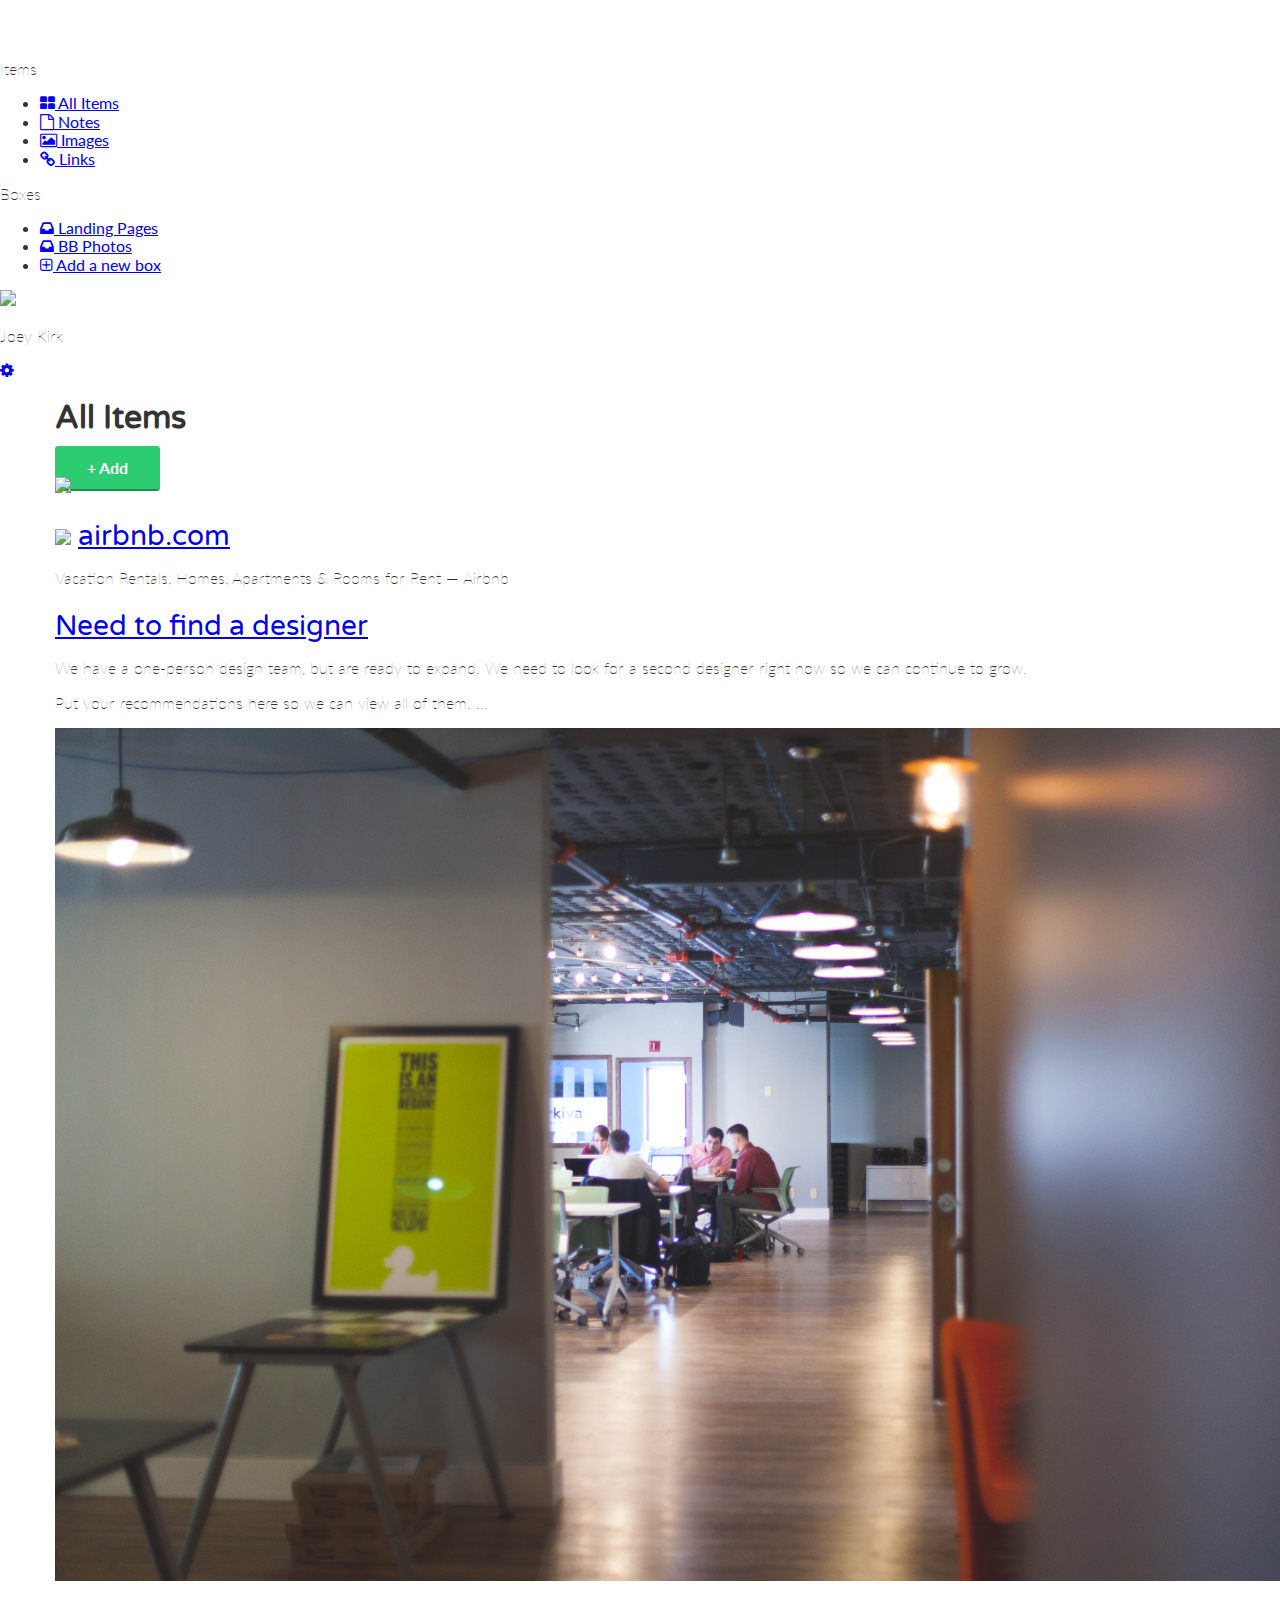
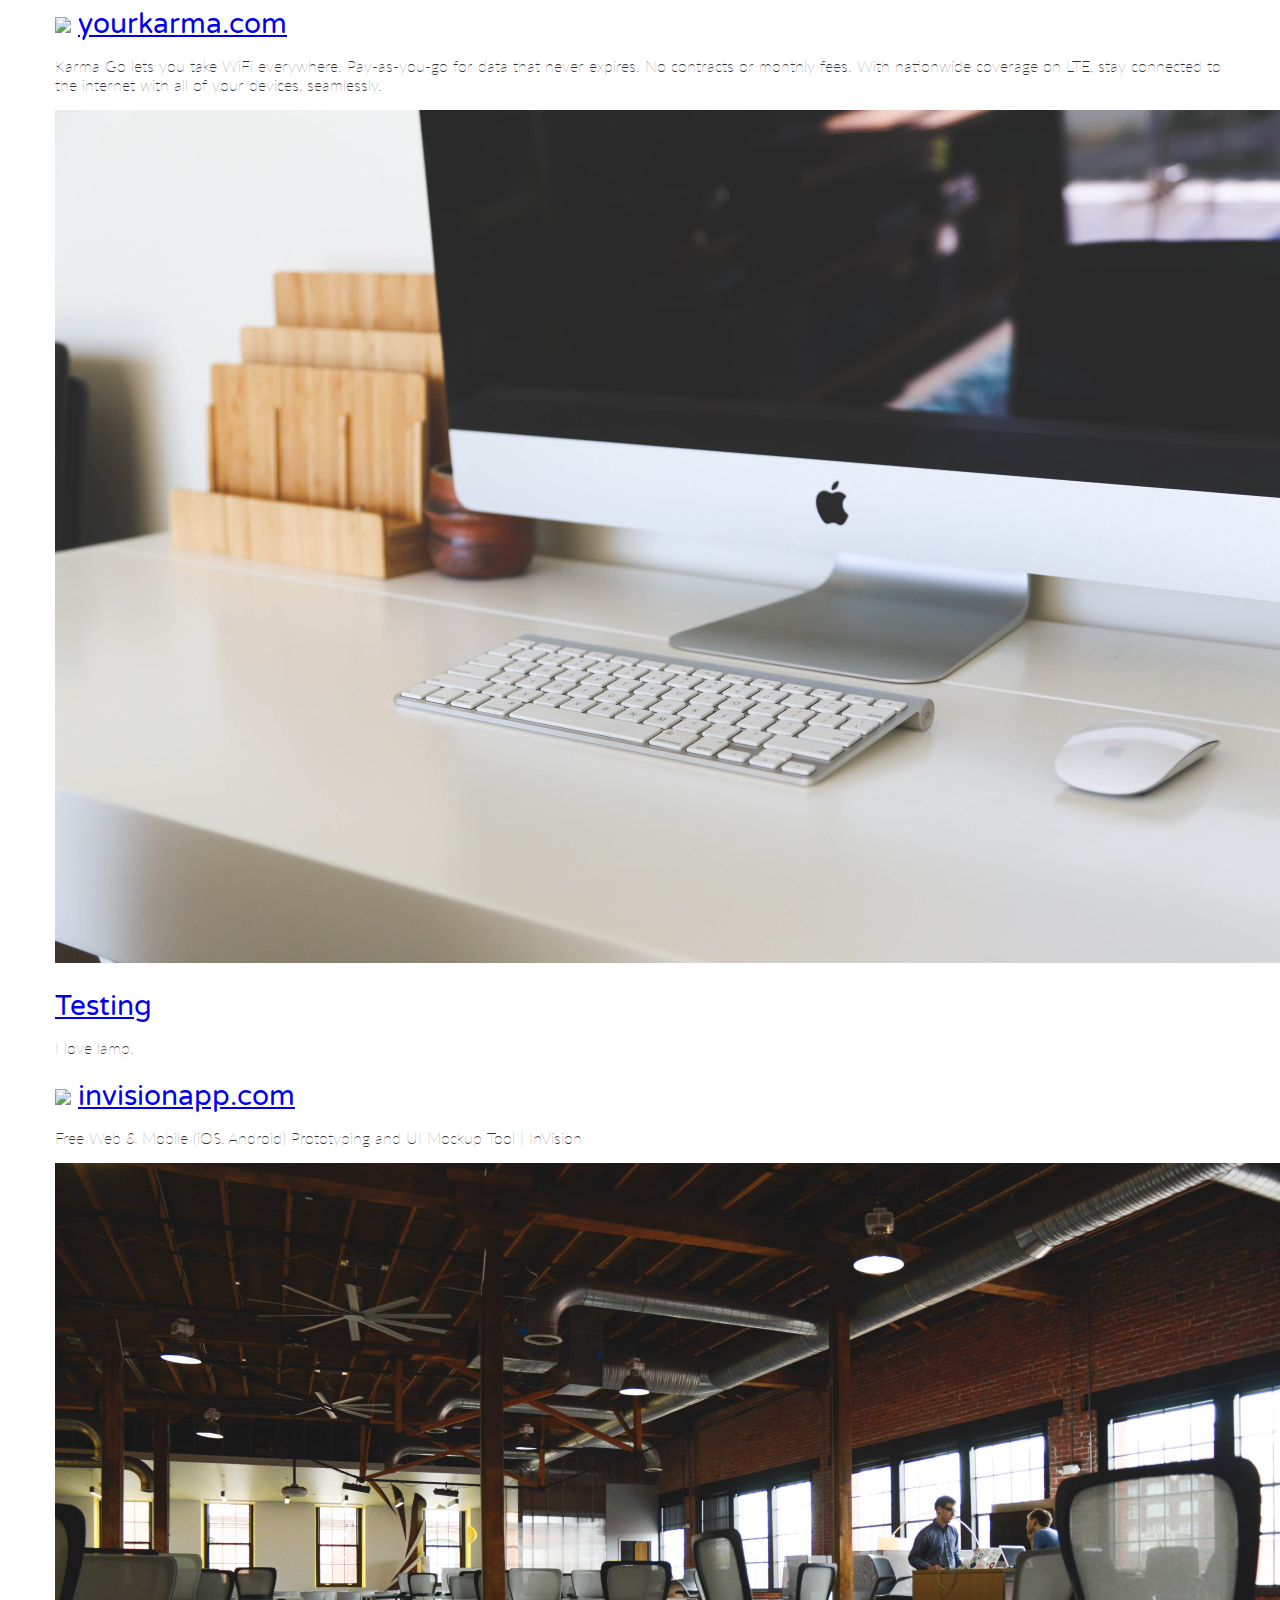
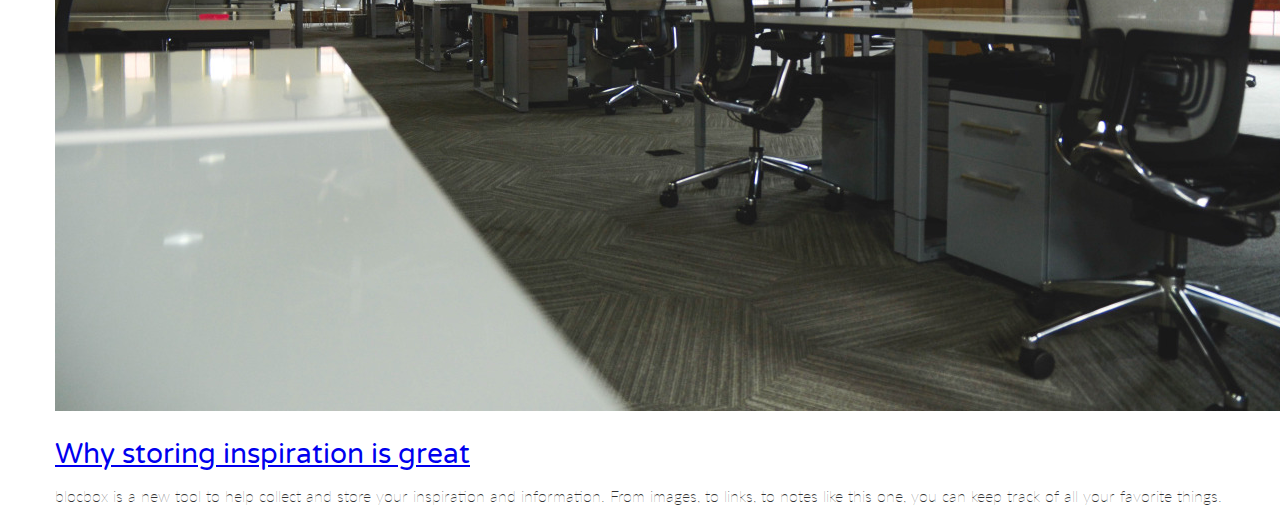
==== dashboard.html @ 4dd5c916 "Checkpoint 32 completed" ====
<!DOCTYPE html>
<html lang="en-us">
<head>
  <meta http-equiv="X-UA-Compatible" content="IE=Edge">
  <meta name="viewport" content="width=device-width, initial-scale=1">
  <meta charset="UTF-8">
  <title>Dashboard | Blocbox</title>

  <!--- Google Fonts --->
  <link href="https://fonts.googleapis.com/css?family=Lato:300,400,700,700i|Varela+Round" rel="stylesheet">

  <!-- CSS -->
 <link rel="stylesheet" href="css/normalize.css">
 <link rel="stylesheet" href="css/style.css">
 <link rel="stylesheet" href="css/font-awesome.css">
 <link rel="stylesheet" href="css/animate.css">

</head>
<body class="dashboard">
   <!-- LEFT NAV -->
   <nav id="left-nav" class="left-nav">
     <a href="#" class="site-logo"><img src="images/site-logo.png" /></a>
     <div class="items">
       <p>Items</p>
       <ul>
         <li><a href="#"><i class="fa fa-th-large"></i> All Items</a></li>
         <li><a href="#"><i class="fa fa-file-o"></i> Notes</a></li>
         <li><a href="#"><i class="fa fa-picture-o"></i> Images</a></li>
         <li><a href="#"><i class="fa fa-link"></i> Links</a></li>
       </ul>
       <p>Boxes</p>
       <ul>
         <li><a href="#"><i class="fa fa-inbox"></i> Landing Pages</a></li>
         <li><a href="#"><i class="fa fa-inbox"></i> BB Photos</a></li>
         <li><a href="#"><i class="fa fa-plus-square-o"></i> Add a new box</a></li>
       </ul>
     </div>
     <div class="settings">
     <img src="https://s3.amazonaws.com/uifaces/faces/twitter/jsa/128.jpg">
     <p>Joey Kirk</p>
     <a href="#"><i class="fa fa-cog"></i></a>
   </div>
   </nav>

   <main role="main">
      <!-- CONTENT -->
      <section class="content">
        <div class="container">
          <div class="header">
            <h1>All Items</h1>
            <a href="#" class="btn">+ Add</a>
          </div>
        </div>
        <div class="container">
          <div class="content-item">
            <div class="item-box">
              <img src="http://static.pexels.com/wp-content/uploads/2014/11/red-wine-tapas-3540-825x550.jpg">
            </div>
          </div>
          <div class="content-item">
            <div class="item-box">
              <h2><img class="favicon" src="https://www.airbnb.com/favicon.ico"> <a href="#">airbnb.com</a></h2>
              <p>Vacation Rentals, Homes, Apartments &amp; Rooms for Rent &mdash; Airbnb</p>
            </div>
          </div>
          <div class="content-item">
            <div class="item-box">
              <h2><a href="#">Need to find a designer</a></h2>
              <p>We have a one-person design team, but are ready to expand. We need to look for a second designer right now so we can continue to grow.</p>
              <p>Put your recommendations here so we can view all of them. ...</p>
            </div>
          </div>
          <div class="content-item">
            <div class="item-box">
              <img src="images/people.jpg">
            </div>
          </div>
          <div class="content-item">
            <div class="item-box">
              <h2><img class="favicon" src="https://www.yourkarma.com/favicon.ico"> <a href="#">yourkarma.com</a></h2>
              <p>Karma Go lets you take WiFi everywhere. Pay-as-you-go for data that never expires. No contracts or monthly fees. With nationwide coverage on LTE, stay connected to the internet with all of your devices, seamlessly.</p>
            </div>
          </div>
          <div class="content-item">
            <div class="item-box">
              <img src="images/computer.jpg">
            </div>
          </div>
          <div class="content-item">
            <div class="item-box">
              <h2><a href="#">Testing</a></h2>
              <p>I love lamp.</p>
            </div>
          </div>
          <div class="content-item">
            <div class="item-box">
              <h2><img class="favicon" src="https://www.invisionapp.com/favicon.ico"> <a href="#">invisionapp.com</a></h2>
              <p>Free Web &amp; Mobile (iOS, Android) Prototyping and UI Mockup Tool | InVision</p>
            </div>
          </div>
          <div class="content-item">
            <div class="item-box">
              <img src="images/office.jpg">
            </div>
          </div>
          <div class="content-item">
            <div class="item-box">
              <h2><a href="#">Why storing inspiration is great</a></h2>
              <p>blocbox is a new tool to help collect and store your inspiration and information. From images, to links, to notes like this one, you can keep track of all your favorite things.</p>
            </div>
          </div>
        </div>
      </section>
    </main>
</html>
---- css/style.css ----
html, body{
  overflow-x: hidden;
}
body {
  font-family: "Lato", Helvetica, Arial, sans-serif;
  color:#333333;
}
h1, h2, h3, h4, h5, h6 {
  font-family: "Varela Round", Helvetica, Arial, sans-serif;
}
h2 {
  font-size:28px;
  font-weight: normal;
  margin-bottom: 5px;
}
p {
  font-size:16px;
  line-height: 19px;
  font-weight: 100;
}

/* GRID */
 .container {
   margin-right: auto;
   margin-left: auto;
   padding-left: 15px;
   padding-right: 15px;
   position: relative;
 }
 .container:before,
 .container:after {
   content: " ";
   display: table;
 }
 .container:after {
   clear: both;
 }
 .one-half, .one-third, .one-fourth {
   width:96%;
   float:left;
   position:relative;
   min-height: 1px;
   margin:0 2% 20px;
 }

 .container {
   max-width:100%
}



/* Header */
header {
   color:#FFFFFF;
   background: #34495E;
   background-image: linear-gradient(206deg, #5F81A3 0%, #34495E 94%);
 }
 header nav {
   padding:1em 0;
 }
 header nav ul {
   display:inline;
   text-align: right;
   float:right;
   margin:0;
 }
 header nav ul > li {
   list-style-type: none;
   display: inline-block;
   margin:0 10px;
 }
 header nav ul > li.btn-outline {
   padding:10px 15px;
   border:2px solid #FFFFFF;
   border-radius: 4px;
 }
 header nav ul > li.btn-outline:hover {
   background:#FFFFFF;
 }
 header nav ul > li > a {
   color:#FFFFFF;
   text-decoration: none;
 }
 header nav ul > li.btn-outline:hover > a {
   color:#34495E;
 }
 header .one-half:first-child {
   width:32%;
 }
 header .one-half:last-child {
   width:60%;
 }
 header .hero {
   text-align: center;
   display:block;
   position: relative;
 }
 header .hero h1 {
   font-size:48px;
   font-weight: normal;
   margin:95px 0 0;
 }
 header .hero p {
   font-size: 22px;
   line-height: 26px;
   font-weight: 100;
   margin:10px 0 40px;
 }
 header .hero img {
   display: block;
   margin:3em auto 0;
   width:100%;
   height: auto;
 }

 /* BUTTONS */
 .btn {
   border-radius: 4px;
   color:#FFFFFF;
   font-weight: 700;
   text-decoration: none;
   padding:10px 30px;
   background: #2ECC71;
   border: 2px solid #2ECC71;
   box-shadow: 0px 2px 0px 0px #22894E;
 }

 /* BENEFITS */
 .benefits {
   text-align: center;
   display:block;
   position:relative;
 }
 .benefits ul {
   margin: 0 auto;
   padding:4em 0;
 }
 .benefits ul li {
   list-style-type: none;
   display: inline-block;
 }
 .benefits i {
   color:#3498DB;
   font-size:60px;
   margin:0;
   vertical-align: middle;
 }
 .benefits h2 {
   color:#3498DB;
 }

 /* PRICING */
.pricing {
  background: #34495E url("../images/background.png") top center no-repeat;
  background: url("../images/background.png") top center no-repeat, linear-gradient(206deg, #5F81A3 0%, #34495E 94%);
  background-size:cover;
  text-align: center;
  padding:4em 0;
}
.pricing h2, .pricing p {
  color:#FFFFFF;
}
.pricing ul {
  margin:0 auto;
  padding:2em 0;
}
.pricing ul li {
  list-style-type: none;
}
.box {
   padding:0 15px 15px;
   background: #FFFFFF;
   box-shadow: 0px 2px 4px 0px rgba(0,0,0,0.20);
   min-height: 439px;
   position: relative;
   margin-top: 25px;
 }
 .box.middle {
   min-height: 485px;
   margin-top:0px;
 }
 .box h3 {
   font-family: "Lato", Helvetica, Arial, sans-serif;
   font-weight: 600;
   text-transform: uppercase;
   background: #E2E2E2;
   box-shadow: 0px 1px 2px 0px rgba(0,0,0,0.40);
   left:0;
   right:0;
   top:0;
   text-align: center;
   margin:0 -15px 40px;
   padding:10px 0;
 }
 .box h4 {
   font-size:50px;
   font-weight: normal;
   margin:40px 0 10px;
   color:#3498DB;
 }
 .box h4 span {
   font-size:32px;
   vertical-align: top;
 }
 .box h4 span.month {
   font-family: "Lato", Helvetica, Arial, sans-serif;
   font-weight: 100;
   color:#888888;
   font-size:20px;
   vertical-align: middle;
 }
 .box ul li {
   font-size:18px;
   margin-bottom:20px;
   font-weight: 100;
 }
 .box .btn {
   position:absolute;
   bottom:20px;
   left:20px;
   right:20px;
 }
 .small {
   font-size: 12px;
   color: #FEFEFE;
   line-height: 15px;
   font-style:italic;
 }
 /* TESTIMONIALS */
 .testimonials {
   padding:4em 0;
   text-align: center;
 }
 .testimonials h2 {
   color:#3498DB;
 }
 .testimonials ul li {
   list-style-type: none;
 }
 .testimonials blockquote {
   color:#FFFFFF;
   text-align: left;
   font-style: italic;
   background:#34495E;
   position: relative;
   padding:30px;
   width:auto;
   margin:0;
 }
 .testimonials blockquote:after {
   top: 100%;
   left: 13%;
   border: solid transparent;
   content: " ";
   height: 0;
   width: 0;
   position: absolute;
   pointer-events: none;
   border-top-color: #34495E;
   border-width: 10px;
   margin-left: -10px;
 }
 .testimonials img {
  height: 65px;
  width: 65px;
  border-radius:50%;
  float: left;
  display: inline-block;
  margin:20px 10px 0 0;
}
.testimonials p.name {
  float: left;
  display: inline-block;
  text-align: left;
  font-size:13px;
  margin-top: 30px;
}
.testimonials li.staggered {
  margin-top:20px;
}
@media (min-width: 768px) {
  .container {
    width: 750px;
  }
  header .hero img {
    width: 70%;
  }
  header nav ul {
    display:inline;
    text-align: right;
    float:right;
    margin:0;
  }
  .one-half {
     width:46%;
   }
   header nav ul > li {
     margin:0 15px;
   }
}
@media (min-width: 992px) {
  .container {
    width: 970px;
  }
  .one-half {
    width:46%;
  }
  .one-third {
    width:29.33333%;
  }
  .one-fourth {
    width:21%;
  }
}
@media (min-width: 1200px) {
  .container {
    width: 1170px;
  }
}
/* FOOTER */
footer {
  background-color: #34495E;
  background-image: linear-gradient(to top,
     #3498DB 0%, #3498DB 50%, #34495E 50%, #34495E 100%);
  color: #FFFFFF;
  height: 150px;
  position: relative;
  overflow: hidden;
  z-index: 0;
}
footer p, footer nav ul {
  font-size:14px;
  font-weight:100;
  text-align: center;
  margin: 10px auto 0;
}
footer nav ul li {
  list-style-type: none;
  display: inline;
}
footer nav ul li a {
  color:#FFFFFF;
  text-decoration: none;
}
footer .right-footer-block {
  background-color: transparent;
}
footer .logo{
  padding: 2.35em 0;
  margin: 0 auto;
  display: block;
}
@media (min-width: 992px){
   footer{
     background-color: #3498DB;
     background-image: linear-gradient(to left,
        #3498DB 0%, #3498DB 33.33337%, #34495E 33.33337%, #34495E 100%);
     height: 100px;
   }
   footer p, footer nav ul{
     padding: 2em 0;
     text-align: left;
   }
   footer .right-footer-block {
     background-color: #3498DB;
   }
   footer .logo{
     padding: 2em 0 2em 1.5em;
   }
 }
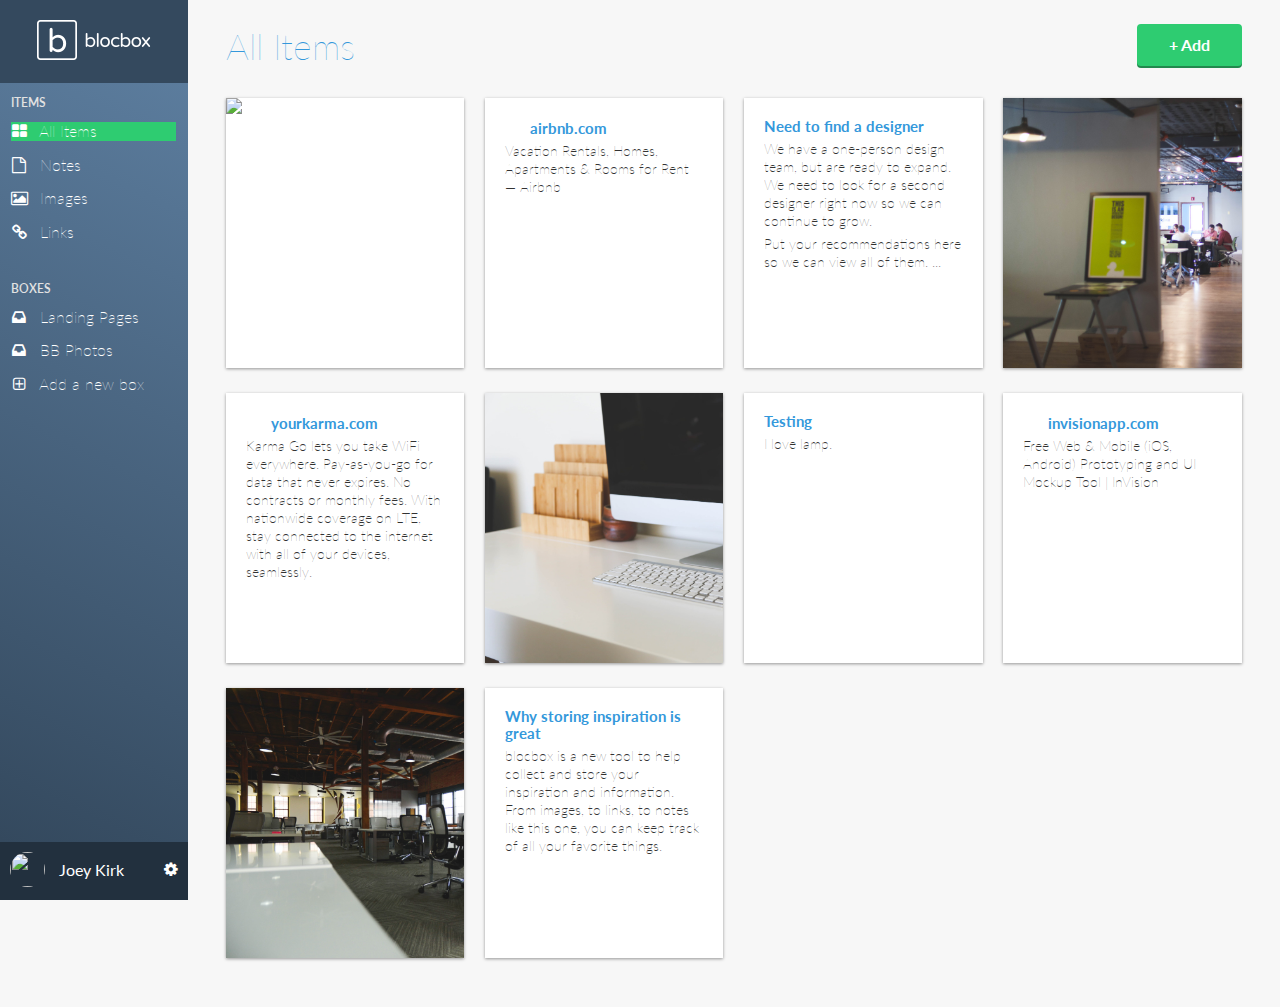
==== commit c8cf4c4a: "Dashboard styling completed" ====
--- a/dashboard.html
+++ b/dashboard.html
@@ -23,9 +23,9 @@
      <div class="items">
        <p>Items</p>
        <ul>
-         <li><a href="#"><i class="fa fa-th-large"></i> All Items</a></li>
+         <li class="active"><a href="#"><i class="fa fa-th-large"></i> All Items</a></li>
          <li><a href="#"><i class="fa fa-file-o"></i> Notes</a></li>
-         <li><a href="#"><i class="fa fa-picture-o"></i> Images</a></li>
+         <li><a href="images.html"><i class="fa fa-picture-o"></i> Images</a></li>
          <li><a href="#"><i class="fa fa-link"></i> Links</a></li>
        </ul>
        <p>Boxes</p>
--- a/css/style.css
+++ b/css/style.css
@@ -174,10 +174,6 @@
    min-height: 439px;
    position: relative;
    margin-top: 25px;
- }
- .box.middle {
-   min-height: 485px;
-   margin-top:0px;
  }
  .box h3 {
    font-family: "Lato", Helvetica, Arial, sans-serif;
@@ -275,8 +271,11 @@
   font-size:13px;
   margin-top: 30px;
 }
-.testimonials li.staggered {
-  margin-top:20px;
+
+/*Sign-Up*/
+.sign-up {
+  padding-bottom: 4em;
+  text-align: center;
 }
 @media (min-width: 768px) {
   .container {
@@ -311,6 +310,13 @@
   .one-fourth {
     width:21%;
   }
+  .box.middle {
+    min-height: 485px;
+    margin-top:0px;
+  }
+  .testimonials li.staggered {
+    margin-top:20px;
+  }
 }
 @media (min-width: 1200px) {
   .container {
@@ -320,10 +326,7 @@
 /* FOOTER */
 footer {
   background-color: #34495E;
-  background-image: linear-gradient(to top,
-     #3498DB 0%, #3498DB 50%, #34495E 50%, #34495E 100%);
   color: #FFFFFF;
-  height: 150px;
   position: relative;
   overflow: hidden;
   z-index: 0;
@@ -333,6 +336,7 @@
   font-weight:100;
   text-align: center;
   margin: 10px auto 0;
+  padding-left: 0px;
 }
 footer nav ul li {
   list-style-type: none;
@@ -346,7 +350,7 @@
   background-color: transparent;
 }
 footer .logo{
-  padding: 2.35em 0;
+  padding: .5em 0;
   margin: 0 auto;
   display: block;
 }
@@ -368,3 +372,209 @@
      padding: 2em 0 2em 1.5em;
    }
  }
+
+ /* DASHBOARD */
+ .dashboard {
+   background:#F7F7F7;
+ }
+ .left-nav {
+   height: 100vh;
+   width:14.66666667%;
+   color:#FFFFFF;
+   background: #34495E;
+   background-image: linear-gradient(206deg, #5F81A3 0%, #34495E 94%);
+   float:left;
+   position: fixed;
+   display:block;
+ }
+ .left-nav .site-logo {
+   padding:20px 0;
+   background:#34495E;
+   display:block;
+   text-align: center;
+ }
+ .left-nav .items {
+   padding:0 6%;
+ }
+ .left-nav .items p {
+   font-weight: 600;
+   text-transform: uppercase;
+   font-size: 12px;
+   color: #E2E2E2;
+   line-height: 15px;
+ }
+ .left-nav .items ul {
+   margin:0 0 40px;
+   padding:0;
+ }
+ .left-nav .items ul li {
+   list-style-type: none;
+   margin-bottom: 15px;
+ }
+ .left-nav .items ul li a {
+   color:#FFFFFF;
+   text-decoration: none;
+   font-weight: 100;
+ }
+ .left-nav .items ul li a i {
+   width:16px;
+   text-align: center;
+   margin-right:8px;
+ }
+
+ /* LEFT NAVBAR SETTINGS */
+ .left-nav .settings {
+   position:absolute;
+   background:#22303E;
+   width:100%;
+   bottom:0;
+   left:0;
+   right:0;
+   padding:10px 0;
+ }
+ .left-nav .settings img {
+   height:35px;
+   width:35px;
+   border-radius: 50%;
+   margin-left:10px;
+   display: inline-block;
+ }
+ .left-nav .settings p {
+   display: inline-block;
+   vertical-align: top;
+   padding-top: 8px;
+   font-weight: 400;
+   margin:0 0 0 10px;
+ }
+ .left-nav .settings a {
+   color:#FFFFFF;
+   text-decoration: none;
+   text-align: right;
+   float: right;
+   margin-right:10px;
+   margin-top:8px;
+ }
+
+ /* CONTENT */
+ .content {
+   padding:6em 1% 1.5em;
+   float:right;
+   width:98%;
+   position: relative;
+ }
+ .content .header {
+   margin:0 1% 20px;
+ }
+ .content .header h1 {
+   font-family: "Lato", Helvetica, Arial, sans-serif;
+   font-weight: 100;
+   margin:0 0 30px;
+   font-size: 36px;
+   color: #3498DB;
+   line-height: 44px;
+   float: left;
+   display:inline-block;
+ }
+ .content .header > a {
+   float:right;
+ }
+ .content-item {
+   width:96%;
+   margin:0 2% 25px;
+   float:left;
+   display:block;
+ }
+ .item-box {
+   display:block;
+   height:230px;
+   background: #FFFFFF;
+   box-shadow: 0px 1px 3px 0px rgba(0,0,0,0.40);
+   position: relative;
+   overflow: hidden;
+   padding:20px;
+ }
+
+ /* Larger Mobile Devices */
+ @media (min-width:460px) {
+   .content {
+     padding:1.5em 1%;
+     float:right;
+     width:90%;
+     position: relative;
+   }
+   .content-item {
+     width:46%;
+     margin:0 2% 25px;
+     float:left;
+     display:block;
+   }
+ }
+/* Tablets */
+ @media (min-width:768px) {
+   .content {
+     padding:1.5em 5%;
+     float:right;
+     width:90%;
+     position: relative;
+   }
+   .content > .container {
+     width:700px;
+   }
+   .content-item {
+     width:31.33333%;
+     margin:0 1% 25px;
+   }
+ }
+/* Laptops and Desktops */
+ @media (min-width:992px) {
+   .content {
+     padding:1.5em 1%;
+     float:right;
+     width:83.33333333%;
+     position: relative;
+   }
+   .content > .container {
+     width:auto;
+   }
+   .content-item {
+     width:23%;
+     margin:0 1% 25px;
+   }
+ }
+
+ .item-box > img {
+   position:absolute;
+   height:100%;
+   width:auto;
+   top:0;
+   left:0;
+   right:0;
+ }
+ .item-box h2 {
+   font-family: 'Lato', Helvetica, Arial, sans-serif;
+   font-weight: 700;
+   font-size: 15px;
+   line-height: 17px;
+   margin:0;
+ }
+ .item-box h2 a {
+   color: #3498DB;
+   text-decoration: none;
+ }
+ .item-box h2 img {
+   width:16px;
+   height:16px;
+   position:relative;
+   top:2px;
+   margin-right:5px;
+ }
+ .item-box p {
+   font-size: 14px;
+   color: #333333;
+   line-height: 18px;
+   margin:5px 0 0;
+ }
+
+.active {
+  background-color: #2ECC71;
+}
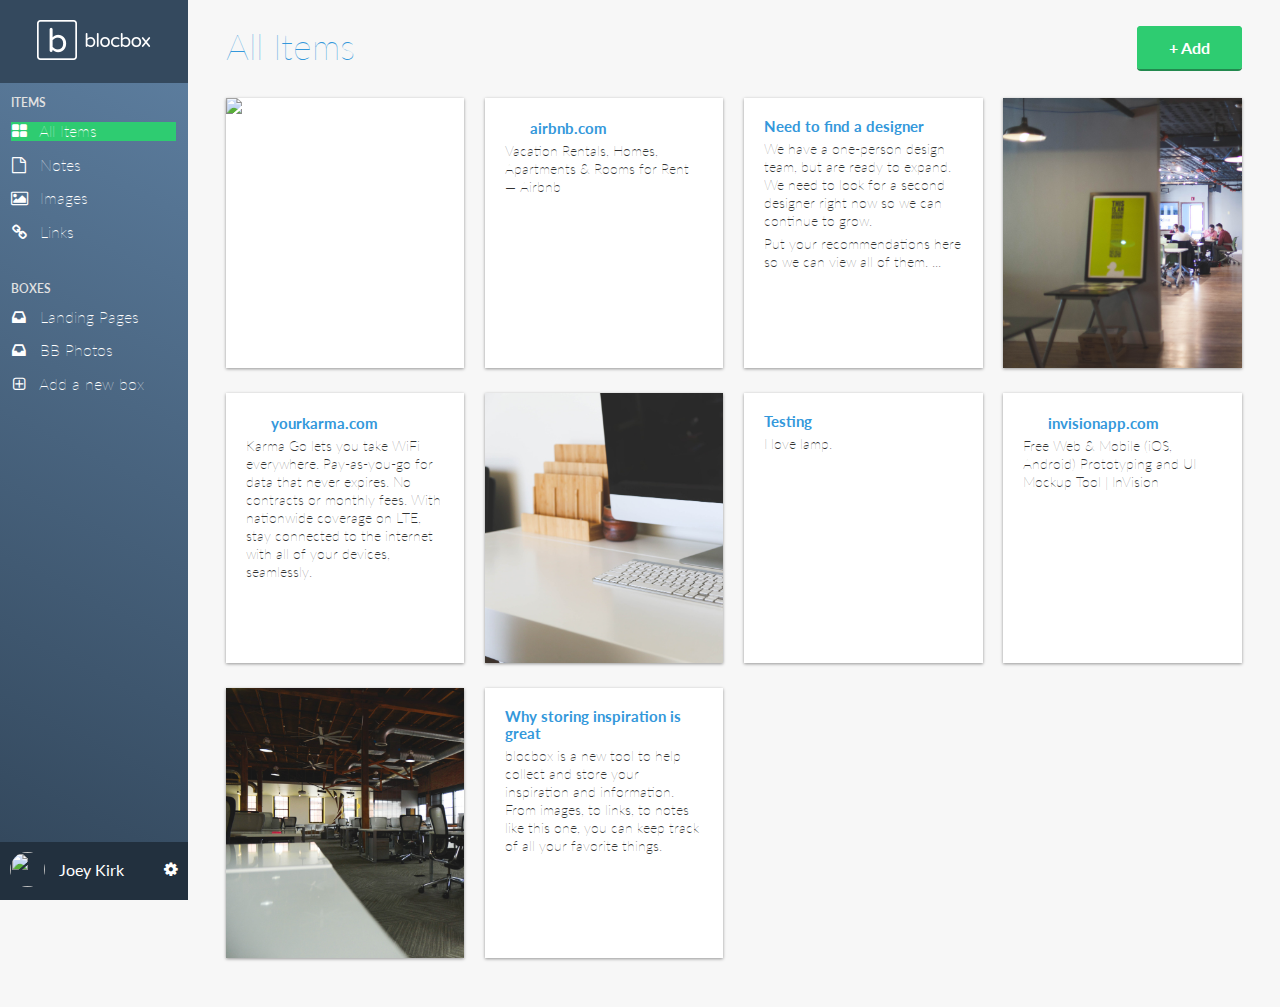
==== commit d2e4f337: "Checkpoint 34 completed" ====
--- a/dashboard.html
+++ b/dashboard.html
@@ -14,9 +14,12 @@
  <link rel="stylesheet" href="css/style.css">
  <link rel="stylesheet" href="css/font-awesome.css">
  <link rel="stylesheet" href="css/animate.css">
+ <link rel="stylesheet" href="css/dropit.css">
 
 </head>
 <body class="dashboard">
+  <!-- RESPONSIVE NAV -->
+  <a class="hamburger" id="menu" href="#">&#9776;</a>
    <!-- LEFT NAV -->
    <nav id="left-nav" class="left-nav">
      <a href="#" class="site-logo"><img src="images/site-logo.png" /></a>
@@ -48,7 +51,16 @@
         <div class="container">
           <div class="header">
             <h1>All Items</h1>
-            <a href="#" class="btn">+ Add</a>
+            <ul class="menu">
+              <li>
+                <a href="#" class="btn">+ Add</a>
+                <ul>
+                    <li><a href="#"><i class="fa fa-file-o"></i> Note</a></li>
+                    <li><a href="#"><i class="fa fa-picture-o"></i> Image</a></li>
+                    <li><a href="#"><i class="fa fa-link"></i> Link</a></li>
+                </ul>
+              </li>
+            </ul>
           </div>
         </div>
         <div class="container">
@@ -112,4 +124,13 @@
         </div>
       </section>
     </main>
+    <script src="js/jquery-3.2.1.min.js"></script>
+    <script src="js/dropit.js"></script>
+    <script type="text/javascript">
+      $(".menu").dropit();
+      $( "#menu" ).click(function() {
+      $("#left-nav").toggleClass("open", 200);
+      });
+    </script>
+  </body>
 </html>
--- a/css/style.css
+++ b/css/style.css
@@ -378,15 +378,72 @@
    background:#F7F7F7;
  }
  .left-nav {
-   height: 100vh;
-   width:14.66666667%;
-   color:#FFFFFF;
+   height: 100%;
+   width:280px;
+   position:absolute;
+   -webkit-transition: all 0.3s ease-in-out;
+   -moz-transition: all 0.3s ease-in-out;
+   -o-transition: all 0.3s ease-in-out;
+   transition: all 0.3s ease-in-out;
+   transform: translate(-280px,0);
+     -webkit-transform: translate(-280px,0); /** Chrome & Safari **/
+     -o-transform: translate(-280px,0); /** Opera **/
+     -moz-transform: translate(-280px,0); /** Firefox **/
+ }
+ .left-nav.open {
+   display:block;
+   width:280px;
    background: #34495E;
    background-image: linear-gradient(206deg, #5F81A3 0%, #34495E 94%);
-   float:left;
-   position: fixed;
-   display:block;
- }
+   -webkit-transition: all 0.3s ease-in-out;
+   -moz-transition: all 0.3s ease-in-out;
+   -o-transition: all 0.3s ease-in-out;
+   transition: all 0.3s ease-in-out;
+   transform: translate(0,0);
+     -webkit-transform: translate(0,0); /** Chrome & Safari **/
+     -o-transform: translate(0,0); /** Opera **/
+     -moz-transform: translate(0,0); /** Firefox **/
+     z-index: 100;
+ }
+ .hamburger {
+   position:absolute;
+   z-index: 1000;
+   background:#34495E;
+   color:#FFF;
+   text-decoration: none;
+   font-size: 22px;
+   padding: 10px 15px;
+   border-radius: 4px;
+   left: 5px;
+   top: 15px;
+ }
+ @media (min-width:992px) {
+   .left-nav {
+     height: 100vh;
+     width:14.66666667%;
+     color:#FFFFFF;
+     background: #34495E;
+     background-image: linear-gradient(206deg, #5F81A3 0%, #34495E 94%);
+     float:left;
+     position: fixed;
+     display:block;
+     transform: translate(0,0);
+     -webkit-transform: translate(0,0); /** Chrome & Safari **/
+     -o-transform: translate(0,0); /** Opera **/
+     -moz-transform: translate(0,0); /** Firefox **/
+   }
+   .left-nav.open {
+     width:14.66666667%;
+     transform: translate(0,0);
+     -webkit-transform: translate(0,0); /** Chrome & Safari **/
+     -o-transform: translate(0,0); /** Opera **/
+     -moz-transform: translate(0,0); /** Firefox **/
+   }
+   .hamburger {
+     display:none;
+   }
+ }
+
  .left-nav .site-logo {
    padding:20px 0;
    background:#34495E;
--- a/css/dropit.css
+++ b/css/dropit.css
@@ -0,0 +1,61 @@
+/*
+ * Dropit v1.1.0
+ * http://dev7studios.com/dropit
+ *
+ * Copyright 2012, Dev7studios
+ * Free to use and abuse under the MIT license.
+ * http://www.opensource.org/licenses/mit-license.php
+ */
+
+/* These styles assume you are using ul and li */
+.dropit {
+    list-style: none;
+	padding: 0;
+  margin: 15px 0 0;
+  float:right;
+  display:inline-block;
+}
+.dropit .dropit-trigger { position: relative; }
+.dropit .dropit-submenu {
+    position: absolute;
+    top: 100%;
+    right: 0; /* dropdown left or right */
+    z-index: 1000;
+    display: none;
+    min-width: 100px;
+    list-style: none;
+	  padding: 20px;
+	  margin: 20px 0 0;
+}
+.dropit .dropit-open .dropit-submenu {
+  display: block;
+  background: #FFFFFF;
+  box-shadow: 0px 2px 4px 0px rgba(0,0,0,0.30);
+  border-radius: 4px;
+ }
+
+ .dropit .dropit-open .dropit-submenu:after {
+  content: " ";
+  position: absolute;
+  border-style: solid;
+  border-width: 0 8px 8px;
+  border-color: #FFFFFF transparent;
+  display: block;
+  width: 0;
+  z-index: 1;
+  top: -8px;
+  right: 10px;
+ }
+ .dropit .dropit-open .dropit-submenu li {
+  display: block;
+  margin-bottom: 20px;
+ }
+ .dropit .dropit-open .dropit-submenu li:last-child {
+  margin-bottom: 0px;
+ }
+ .dropit .dropit-open .dropit-submenu li a {
+  color:#34495E;
+  text-decoration: none;
+  font-family: "Lato", Helvetica, Arial, sans-serif;
+  font-weight:100;
+ }
